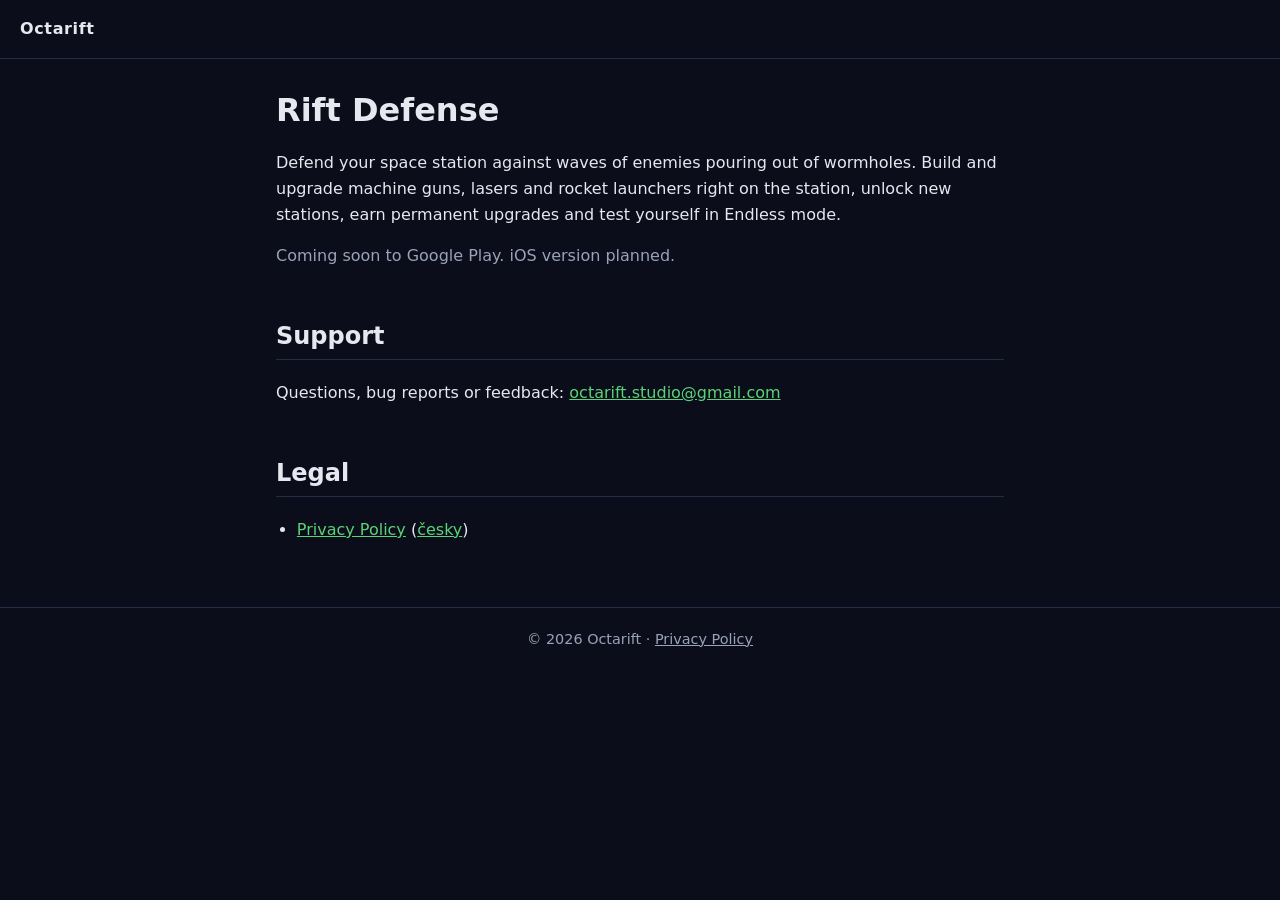
==== rift-defense/index.html @ 76100f57 "Add Rift Defense game page and privacy policy Studio landing page, Rift Defense page with support co" ====
<!doctype html>
<html lang="en">
<head>
  <meta charset="utf-8">
  <meta name="viewport" content="width=device-width, initial-scale=1">
  <title>Rift Defense</title>
  <meta name="description" content="Rift Defense – a space tower defense game for mobile by Octarift.">
  <link rel="stylesheet" href="/style.css">
</head>
<body>
  <header class="site">
    <a class="brand" href="/">Octarift</a>
  </header>
  <main>
    <h1>Rift Defense</h1>
    <p>Defend your space station against waves of enemies pouring out of wormholes. Build and upgrade
      machine guns, lasers and rocket launchers right on the station, unlock new stations, earn
      permanent upgrades and test yourself in Endless mode.</p>
    <p class="muted">Coming soon to Google Play. iOS version planned.</p>

    <h2>Support</h2>
    <p>Questions, bug reports or feedback:
      <a href="mailto:octarift.studio@gmail.com">octarift.studio@gmail.com</a></p>

    <h2>Legal</h2>
    <ul>
      <li><a href="/rift-defense/privacy/">Privacy Policy</a>
        (<a href="/rift-defense/privacy/#cs">česky</a>)</li>
    </ul>
  </main>
  <footer class="site">
    &copy; 2026 Octarift · <a href="/rift-defense/privacy/">Privacy Policy</a>
  </footer>
</body>
</html>
---- style.css ----
:root {
  --bg: #0b0e1a;
  --panel: #131829;
  --text: #e6e8f0;
  --muted: #9aa1b8;
  --accent: #5ad278;
  --border: #252c45;
}

* { box-sizing: border-box; }

body {
  margin: 0;
  min-height: 100vh;
  background: var(--bg);
  color: var(--text);
  font-family: system-ui, -apple-system, "Segoe UI", Roboto, sans-serif;
  line-height: 1.6;
}

a { color: var(--accent); }

header.site {
  display: flex;
  justify-content: space-between;
  align-items: center;
  padding: 16px 20px;
  border-bottom: 1px solid var(--border);
}

header.site a.brand {
  color: var(--text);
  text-decoration: none;
  font-weight: 700;
  letter-spacing: 0.04em;
}

main {
  max-width: 760px;
  margin: 0 auto;
  padding: 32px 16px 48px;
}

main.center {
  min-height: calc(100vh - 140px);
  display: grid;
  place-items: center;
  text-align: center;
}

h1 { line-height: 1.2; margin-top: 0; }
h2 { margin-top: 2em; border-bottom: 1px solid var(--border); padding-bottom: 4px; }
h3 { margin-top: 1.5em; }

.muted { color: var(--muted); }

.card {
  background: var(--panel);
  border: 1px solid var(--border);
  border-radius: 8px;
  padding: 16px 20px;
  margin: 16px 0;
}

.lang-switch a {
  margin-left: 12px;
  text-decoration: none;
}

footer.site {
  text-align: center;
  padding: 20px 16px;
  color: var(--muted);
  font-size: 0.9em;
  border-top: 1px solid var(--border);
}

footer.site a { color: var(--muted); }

ul { padding-left: 1.3em; }
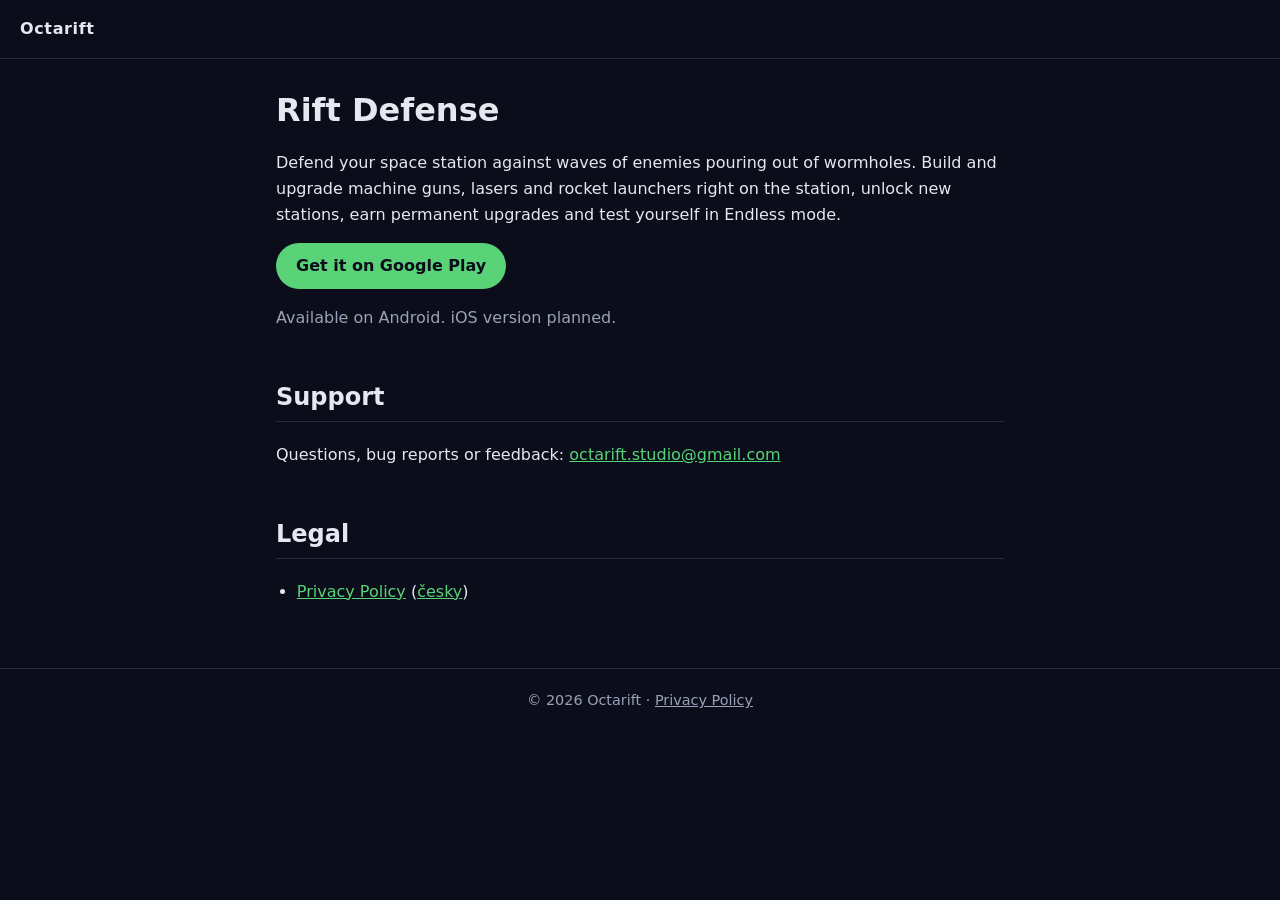
==== commit af0b7c43: "Link Rift Defense on Google Play and add Octarift Tools - Replace "Coming soon" with a Get it on Goo" ====
--- a/rift-defense/index.html
+++ b/rift-defense/index.html
@@ -16,7 +16,8 @@
     <p>Defend your space station against waves of enemies pouring out of wormholes. Build and upgrade
       machine guns, lasers and rocket launchers right on the station, unlock new stations, earn
       permanent upgrades and test yourself in Endless mode.</p>
-    <p class="muted">Coming soon to Google Play. iOS version planned.</p>
+    <p><a class="play-link" href="https://play.google.com/store/apps/details?id=com.octarift.riftdefense&amp;referrer=utm_source%3Doctarift-web%26utm_medium%3Dsite%26utm_campaign%3Dgame-page">Get it on Google Play</a></p>
+    <p class="muted">Available on Android. iOS version planned.</p>
 
     <h2>Support</h2>
     <p>Questions, bug reports or feedback:
--- a/style.css
+++ b/style.css
@@ -62,6 +62,20 @@
   margin: 16px 0;
 }
 
+a.play-link {
+  display: inline-block;
+  padding: 10px 20px;
+  border-radius: 999px;
+  background: var(--accent);
+  color: var(--bg);
+  font-weight: 700;
+  text-decoration: none;
+}
+
+a.play-link:hover {
+  filter: brightness(1.08);
+}
+
 .lang-switch a {
   margin-left: 12px;
   text-decoration: none;
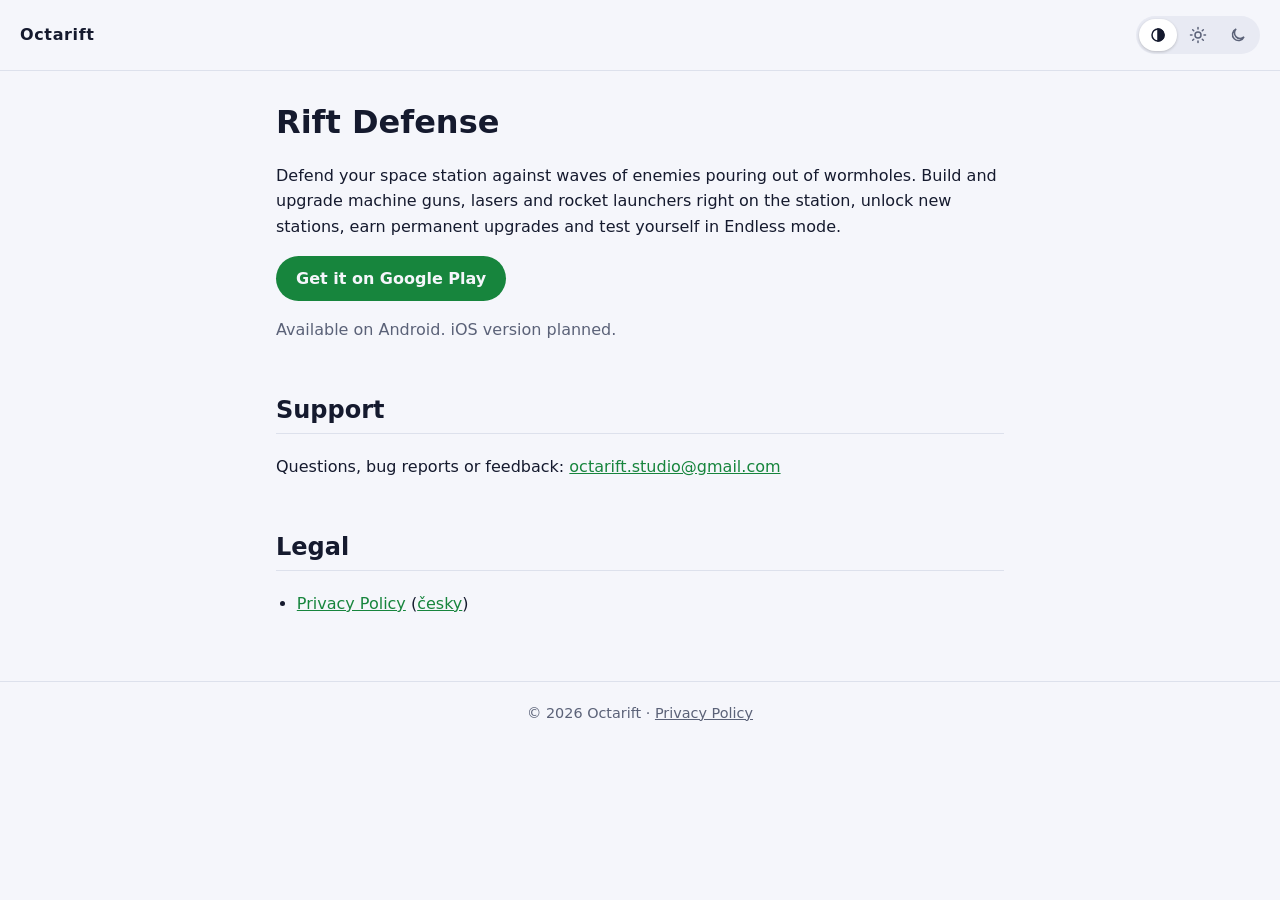
==== commit 1f63aa29: "Add a light/dark/system appearance switch The choice is a scheme cookie on .octarift.com, shared wit" ====
--- a/rift-defense/index.html
+++ b/rift-defense/index.html
@@ -6,6 +6,7 @@
   <title>Rift Defense</title>
   <meta name="description" content="Rift Defense – a space tower defense game for mobile by Octarift.">
   <link rel="stylesheet" href="/style.css">
+  <script src="/scheme.js"></script>
 </head>
 <body>
   <header class="site">
--- a/style.css
+++ b/style.css
@@ -1,11 +1,41 @@
 :root {
+  color-scheme: light dark;
+  --bg: #f5f6fb;
+  --panel: #ffffff;
+  --text: #151a2e;
+  --muted: #5b6278;
+  --accent: #17853d;
+  --border: #dde1ec;
+  --chip: #e8eaf3;
+}
+
+/* Dark: for a dark system unless the visitor picked light, or whenever they picked dark
+   (html[data-scheme], set by scheme.js). Keep both blocks equal. */
+@media (prefers-color-scheme: dark) {
+  :root:not([data-scheme="light"]) {
+    color-scheme: dark;
+    --bg: #0b0e1a;
+    --panel: #131829;
+    --text: #e6e8f0;
+    --muted: #9aa1b8;
+    --accent: #5ad278;
+    --border: #252c45;
+    --chip: #1b2138;
+  }
+}
+
+:root[data-scheme="dark"] {
+  color-scheme: dark;
   --bg: #0b0e1a;
   --panel: #131829;
   --text: #e6e8f0;
   --muted: #9aa1b8;
   --accent: #5ad278;
   --border: #252c45;
+  --chip: #1b2138;
 }
+
+:root[data-scheme="light"] { color-scheme: light; }
 
 * { box-sizing: border-box; }
 
@@ -22,7 +52,8 @@
 
 header.site {
   display: flex;
-  justify-content: space-between;
+  flex-wrap: wrap;
+  gap: 12px;
   align-items: center;
   padding: 16px 20px;
   border-bottom: 1px solid var(--border);
@@ -33,6 +64,37 @@
   text-decoration: none;
   font-weight: 700;
   letter-spacing: 0.04em;
+  margin-right: auto;
+}
+
+.scheme-switch {
+  display: flex;
+  margin-left: auto;
+  gap: 2px;
+  padding: 3px;
+  border-radius: 999px;
+  background: var(--chip);
+}
+
+.scheme-switch button {
+  display: grid;
+  place-items: center;
+  width: 38px;
+  height: 32px;
+  padding: 0;
+  border: 0;
+  border-radius: 999px;
+  background: none;
+  color: var(--muted);
+  cursor: pointer;
+}
+
+.scheme-switch button:hover { color: var(--text); }
+
+.scheme-switch button[aria-pressed="true"] {
+  background: var(--panel);
+  color: var(--text);
+  box-shadow: 0 1px 3px rgb(0 0 0 / 0.2);
 }
 
 main {
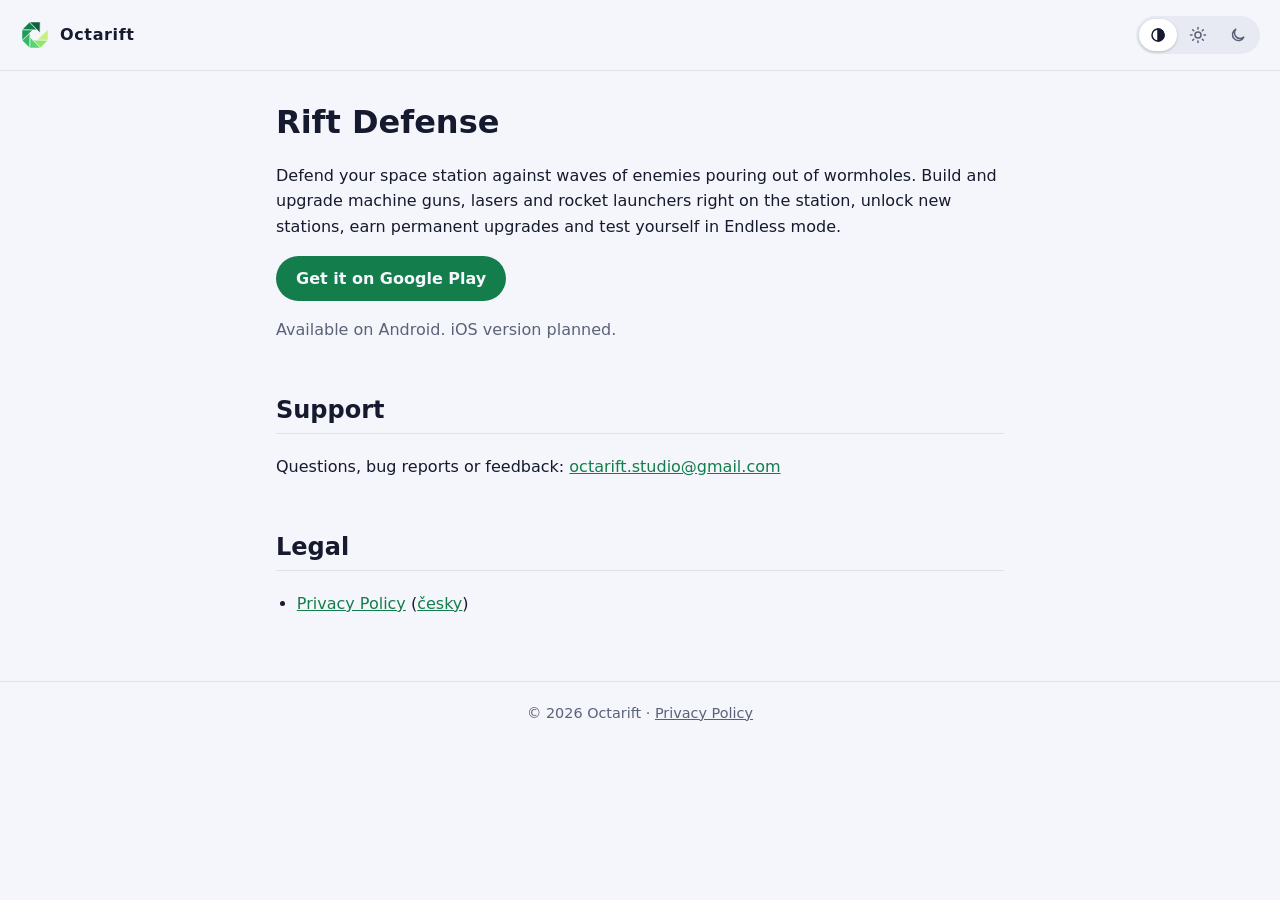
==== commit 5eefa7a4: "Add the Octarift logo as favicon and in the header Logo drafts in brand/ stay local (gitignored).  C" ====
--- a/rift-defense/index.html
+++ b/rift-defense/index.html
@@ -5,12 +5,13 @@
   <meta name="viewport" content="width=device-width, initial-scale=1">
   <title>Rift Defense</title>
   <meta name="description" content="Rift Defense – a space tower defense game for mobile by Octarift.">
-  <link rel="stylesheet" href="/style.css">
-  <script src="/scheme.js"></script>
+  <link rel="icon" href="/favicon.svg" type="image/svg+xml">
+  <link rel="stylesheet" href="/style.css?v=3">
+  <script src="/scheme.js?v=2"></script>
 </head>
 <body>
   <header class="site">
-    <a class="brand" href="/">Octarift</a>
+    <a class="brand" href="/"><img src="/favicon.svg" alt="" width="30" height="30">Octarift</a>
   </header>
   <main>
     <h1>Rift Defense</h1>
--- a/style.css
+++ b/style.css
@@ -1,10 +1,12 @@
+/* Pages link this as /style.css?v=N (and /scheme.js?v=N): bump N in every page after a change,
+   otherwise browsers keep the old file from cache for a while. */
 :root {
   color-scheme: light dark;
   --bg: #f5f6fb;
   --panel: #ffffff;
   --text: #151a2e;
   --muted: #5b6278;
-  --accent: #17853d;
+  --accent: #147d4c;
   --border: #dde1ec;
   --chip: #e8eaf3;
 }
@@ -60,11 +62,19 @@
 }
 
 header.site a.brand {
+  display: inline-flex;
+  align-items: center;
+  gap: 10px;
   color: var(--text);
   text-decoration: none;
   font-weight: 700;
   letter-spacing: 0.04em;
   margin-right: auto;
+}
+
+header.site a.brand img {
+  width: 30px;
+  height: 30px;
 }
 
 .scheme-switch {
